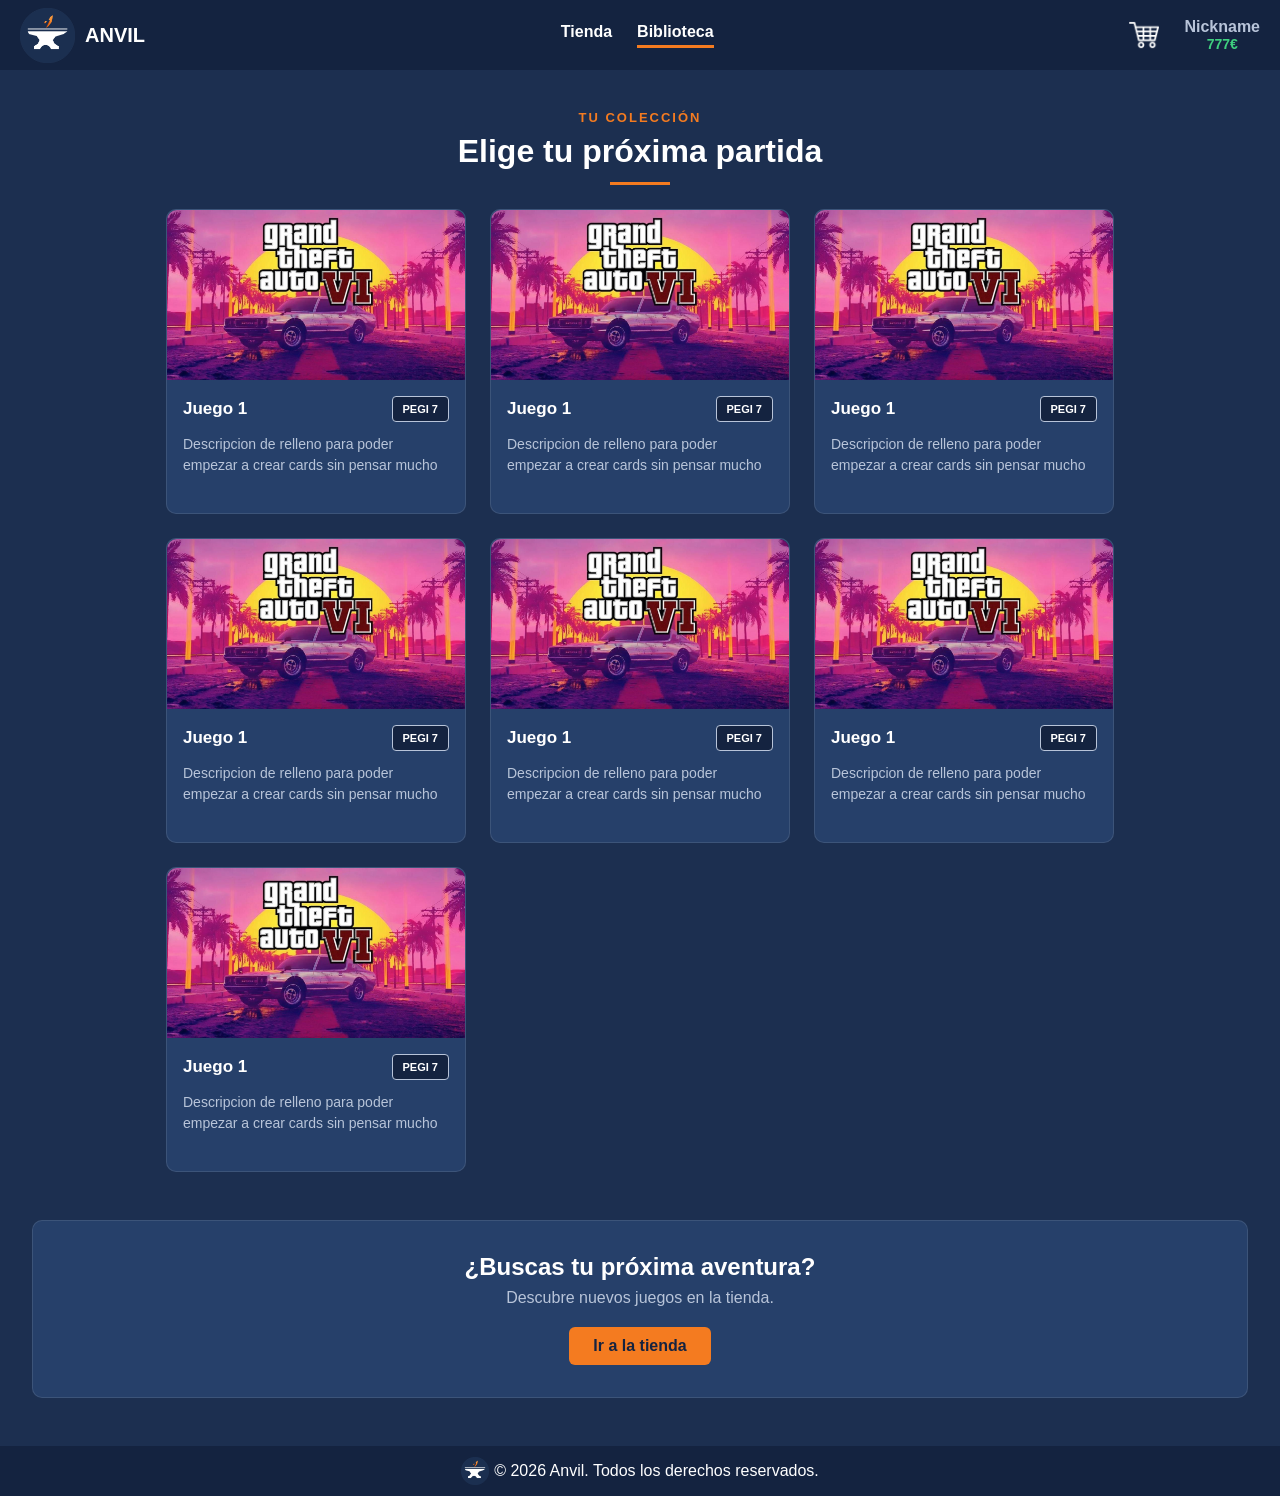
==== jsWeb/html/Biblioteca.html @ 1db397a5 "JS y organizacion" ====
<!DOCTYPE html>
<html lang="es">

<head>
    <meta charset="UTF-8">
    <meta name="viewport" content="width=device-width, initial-scale=1.0">
    <title>Biblioteca</title>
    <link rel="stylesheet" href="../css/Style.css">
    <link rel="stylesheet" href="../css/Biblioteca.css">
    <link rel="icon" type="image/png" href="../resources/logoAnvil.png">
</head>

<body>

    <!--Navbar-->
    <header>

        <button>☰</button>

        <aside>
            <img src="../resources/logoAnvil.png" alt="Logo de Anvil">
            <span>ANVIL</span>
        </aside>

        <nav>
            <a href="Tienda.html">Tienda</a>
            <a href="Biblioteca.html" class="actual">Biblioteca</a>
            <a href="Carrito.html">Carrito</a>
        </nav>

        <aside>
            <!-- Carrito -->
            <a href="Carrito.html" title="Carrito"></a>
            <!-- Perfil personalizado -->
            <article id="perfil">
                <p>Nickname</p>
                <p>777€</p>
            </article>
        </aside>

    </header>

    <!-- Titulo -->
    <h1>Elige tu próxima partida</h1>

    <!--Contenedor de cards-->
    <main id="cards">

        <section>

            <article>
                <img src="../resources/portadaPruebas.jpg">
                <aside>
                    <div>
                        <h3>Juego 1</h3>
                        <span>PEGI 7</span>
                    </div>
                    <p>Descripcion de relleno para poder empezar a crear cards sin pensar mucho</p>
                </aside>
            </article>

            <article>
                <img src="../resources/portadaPruebas.jpg">
                <aside>
                    <div>
                        <h3>Juego 1</h3>
                        <span>PEGI 7</span>
                    </div>
                    <p>Descripcion de relleno para poder empezar a crear cards sin pensar mucho</p>
                </aside>
            </article>
            <article>
                <img src="../resources/portadaPruebas.jpg">
                <aside>
                    <div>
                        <h3>Juego 1</h3>
                        <span>PEGI 7</span>
                    </div>
                    <p>Descripcion de relleno para poder empezar a crear cards sin pensar mucho</p>
                </aside>
            </article>
            <article>
                <img src="../resources/portadaPruebas.jpg">
                <aside>
                    <div>
                        <h3>Juego 1</h3>
                        <span>PEGI 7</span>
                    </div>
                    <p>Descripcion de relleno para poder empezar a crear cards sin pensar mucho</p>
                </aside>
            </article>
            <article>
                <img src="../resources/portadaPruebas.jpg">
                <aside>
                    <div>
                        <h3>Juego 1</h3>
                        <span>PEGI 7</span>
                    </div>
                    <p>Descripcion de relleno para poder empezar a crear cards sin pensar mucho</p>
                </aside>
            </article>
            <article>
                <img src="../resources/portadaPruebas.jpg">
                <aside>
                    <div>
                        <h3>Juego 1</h3>
                        <span>PEGI 7</span>
                    </div>
                    <p>Descripcion de relleno para poder empezar a crear cards sin pensar mucho</p>
                </aside>
            </article>
            <article>
                <img src="../resources/portadaPruebas.jpg">
                <aside>
                    <div>
                        <h3>Juego 1</h3>
                        <span>PEGI 7</span>
                    </div>
                    <p>Descripcion de relleno para poder empezar a crear cards sin pensar mucho</p>
                </aside>
            </article>

        </section>

    </main>

    <!-- Recuadro "Ir a tienda" -->
    <section class="ir-tienda">
        <h3>¿Buscas tu próxima aventura?</h3>
        <p>Descubre nuevos juegos en la tienda.</p>
        <a href="Tienda.html">Ir a la tienda</a>
    </section>

    <!-- Footer -->
    <footer>
        <img src="../resources/logoAnvil.png" class="logo-footer" />
        <p>© 2026 Anvil. Todos los derechos reservados.</p>
    </footer>

    <!--Elace al script-->
    <script src="../js/Script.js"></script>
    <script src="../js/Biblioteca.js"></script>

</body>

</html>
---- jsWeb/css/Style.css ----
/* ===== VARIABLES GLOBALES ===== */
:root {
    --azul-fondo: #1C2F50;
    --blanco-texto: white;
    --azul-fondo-header-footer: #142340;
    --amarillo-detalles: #F47B20;
    --azul-fondo-card: #26406A;
    --blanco-transparente: rgba(255, 255, 255, 0.1);
    --gris-texto-secundario: #B8C4D9;
    --verde-saldo: #3FD07F;
    --sombra-blanca: rgba(255, 255, 255, 0.5);
    --fuente: sans-serif;
}

/* ===== TODA LA PAGINA ===== */
* {
    margin: 0;
    padding: 0;
    box-sizing: border-box;
}

/* ===== CUERPO ===== */
body {
    background-color: var(--azul-fondo);
    color: var(--blanco-texto);
    font-family: var(--fuente);
}

/* ===== BARRA DE NAVEGACION ===== */
/* Principal */
header {
    background-color: var(--azul-fondo-header-footer);
    height: 70px;
    display: flex;
    align-items: center;
    padding: 0 20px;
    justify-content: space-between;
    gap: 25px;
    /* Pegado, dentro del flujo */
    position: sticky;
    top: 0;
    z-index: 1000; 
}

/*Hamburguesa: oculta en PC*/
header button {
    display: none;
    background: none;
    border: none;
    color: var(--blanco-texto);
    font-size: 28px;
    cursor: pointer;
}

/* Logo y "ANVIL" */
header aside:nth-child(2) {
    display: flex;
    align-items: center;
    gap: 10px;
    color: var(--blanco-texto);
    font-size: 20px;
    font-weight: bold;
}

header aside:nth-child(2) img {
    height: 55px;
}

/* Links de navegacion */
nav {
    display: flex;
    gap: 25px;
}

nav a {
    color: var(--blanco-texto);
    text-decoration: none;
    font-weight: bold;
    padding-bottom: 4px;
    border-bottom: 3px solid transparent;
    transition: color 0.2s ease;
}

nav a:hover {
    color: var(--amarillo-detalles);
}

/* Subrayar link de pagina actual */
.actual {
    border-bottom: var(--amarillo-detalles) solid 3px;
}

/* Ocultar la palabra "carrito" en tamaño completo
(Se sustituye con un icono) */
nav a:last-child {
    display: none;
}

/*Carrito + perfil: uno al lado del otro*/
header aside:nth-child(4) {
    display: flex;
    align-items: center;
    gap: 25px;
}

/*Icono del carrito*/
header aside:nth-child(4) a {
    width: 30px;
    height: 30px;
    background: url(../resources/carritoCompra.png) center / contain no-repeat;
}

/*Al pasar el ratón cambia al carrito naranja*/
header aside:nth-child(4) a:hover {
    background-image: url(../resources/carritoCompraNaranja.png);
}

/*Nickname y saldo: uno encima del otro y centrados*/
#perfil {
    display: flex;
    flex-direction: column;
    align-items: center;
    line-height: 1.2;
}

/*Nickname*/
#perfil p:first-of-type {
    color: var(--gris-texto-secundario);
    font-weight: bold;
}

/*Saldo*/
#perfil p:last-of-type {
    color: var(--verde-saldo);
    font-size: 14px;
    font-weight: bold;
}

/* ===== FOOTER ===== */
/* Contenedor general */
footer {
    margin-top: 20px;
    background-color: var(--azul-fondo-header-footer);
    display: flex;
    height: 50px;
    align-items: center;
    justify-content: center;
}

/* Imágen en contenedor */
footer img {
    width: 28px;
    height: 28px;
    margin-right: 5px;
}

footer img:hover {
    width: 30px;
    height: 30px;
    margin-right: 3px;
}

/* ===== MEDIA QUERIES ===== */
/*Media queries: TABLET*/
@media (max-width: 700px) {

    /* ===== BARRA DE NAVEGACION ===== */
    /*Aparece la hamburguesa*/
    header button {
        display: block;
    }

    /*El nav se convierte en panel lateral oculto hasta
    que se tenga que mostrar*/
    nav {
        display: none;
        /* Pegado, fuera del flujo */
        position: fixed;
        top: 70px;
        bottom: 0;
        left: 0;
        width: 260px;
        height: 100vh;
        background-color: var(--azul-fondo-header-footer);
        flex-direction: column;
        align-items: flex-start;
        gap: 20px;
        padding: 20px;
        z-index: 1000;
    }

    /*Al pulsar la hamburguesa se abre*/
    nav.activo {
        display: flex;
    }

    /*Aparece "Carrito" en el menu*/
    nav a:last-child {
        display: block;
    }

    /*Desaparece el icono del carrito*/
    header aside:nth-child(4) a {
        display: none;
    }

}
---- jsWeb/css/Biblioteca.css ----
/* ===== TITULO ===== */
/* Titulo de la pagina */
h1 {
    text-align: center;
    font-size: 32px;
    margin-top: 40px;
}

/* Etiqueta naranja encima (como en el trailer) */
h1::before {
    content: "TU COLECCIÓN";
    display: block;
    color: var(--amarillo-detalles);
    font-size: 13px;
    letter-spacing: 2px;
    margin-bottom: 8px;
}

/* Rayita naranja debajo */
h1::after {
    content: "";
    display: block;
    width: 60px;
    height: 3px;
    background-color: var(--amarillo-detalles);
    margin: 12px auto 0;
}

/* ===== Videojuegos ===== */
/* Cada seccion, separada por pegi */
#cards section {
    display: grid;
    grid-template-columns: 300px 300px 300px 300px;
    justify-content: center;
    gap: 24px;
    margin-top: 24px;
}

/* Cada card */
#cards section article {
    background-color: var(--azul-fondo-card);
    display: flex;
    flex-direction: column;
    border: 1px solid var(--blanco-transparente);
    border-radius: 10px;
    transition: 0.2s;
}

/* Desplazamientos vertical/horizontal, difuminado del borde, color */
#cards section article:hover {
    box-shadow: 0 0 15px var(--sombra-blanca);
}

/* Imagen */
#cards img {
    width: 100%;
    height: 170px;
    border-radius: 10px 10px 0 0;
    object-fit: cover;
}

/* Resto del card */
#cards aside {
    /* Que coja todo el espacio que pueda */
    flex-grow: 1;
    display: flex;
    flex-direction: column;
    gap: 12px;
    padding: 16px;
}

/* Titulo y PEGI*/
#cards aside div {
    display: flex;
    align-items: center;
    gap: 8px;
}

/* Titulo */
#cards h3 {
    flex-grow: 1;
    font-size: 17px;
}

/* PEGI */
#cards span {
    border: 1px solid var(--gris-texto-secundario);
    font-size: 11px;
    border-radius: 4px;
    background-color: var(--azul-fondo-header-footer);
    color: var(--blanco-texto);
    font-weight: bold;
    padding: 6px 10px;
}

/* Descripcion */
#cards p {
    color: var(--gris-texto-secundario);
    font-size: 14px;
    line-height: 1.5;
    min-height: 63px;
}

/* ===== RECUADRO "Ir a tienda" ===== */
/* Contenedor */
.ir-tienda {
    width: 95%;
    margin: 48px auto;
    padding: 32px;
    text-align: center;
    background-color: var(--azul-fondo-card);
    border: 1px solid var(--blanco-transparente);
    border-radius: 10px;
}

.ir-tienda h3 {
    font-size: 24px;
    margin-bottom: 8px;
}

.ir-tienda p {
    color: var(--gris-texto-secundario);
    margin-bottom: 20px;
}

/* El enlace con forma de boton */
.ir-tienda a {
    display: inline-block;
    background-color: var(--amarillo-detalles);
    color: var(--azul-fondo-header-footer);
    text-decoration: none;
    font-weight: bold;
    padding: 10px 24px;
    border-radius: 6px;
}

/* ===== MEDIA QUERIES ===== */
/* Query para ajustar los videojuegos de 3 en 3 */
@media (max-width: 1290px) {

    #cards section {
        grid-template-columns: 300px 300px 300px;
    }
}

/* Query para ajustar los videojuegos de 2 en 2 */
@media (max-width: 960px) {

    #cards section {
        grid-template-columns: 300px 300px;
    }
}

/* Query para ajustar los videojuegos de 1 en 1 */
@media (max-width: 650px) {

    #cards section {
        grid-template-columns: 300px;
    }
}
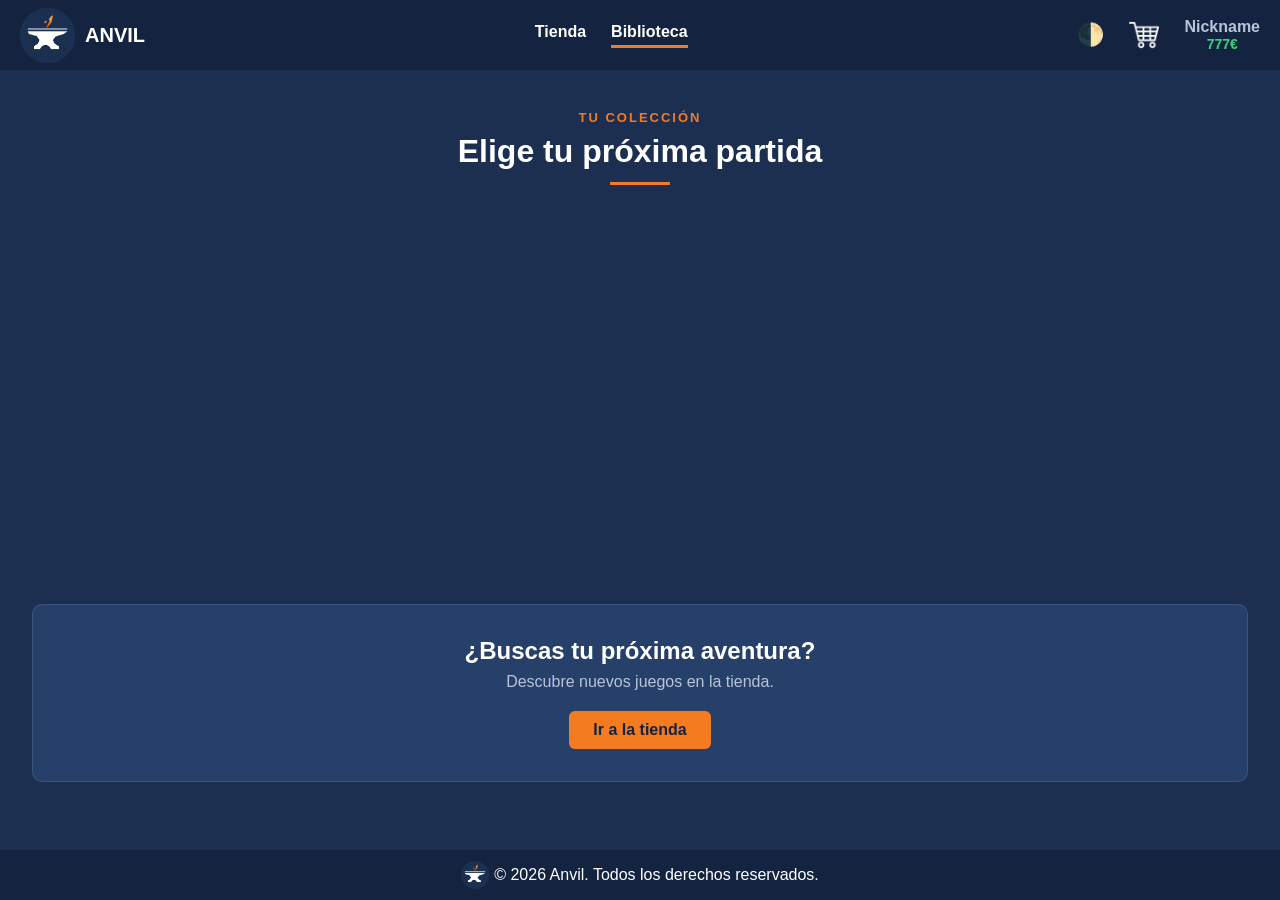
==== commit e31f652d: "APP JS terminada" ====
--- a/jsWeb/html/Biblioteca.html
+++ b/jsWeb/html/Biblioteca.html
@@ -29,6 +29,8 @@
         </nav>
 
         <aside>
+            <!-- Boton modo claro/oscuro -->
+            <button id="btnTema" title="Cambiar tema">🌓</button>
             <!-- Carrito -->
             <a href="Carrito.html" title="Carrito"></a>
             <!-- Perfil personalizado -->
@@ -47,79 +49,6 @@
     <main id="cards">
 
         <section>
-
-            <article>
-                <img src="../resources/portadaPruebas.jpg">
-                <aside>
-                    <div>
-                        <h3>Juego 1</h3>
-                        <span>PEGI 7</span>
-                    </div>
-                    <p>Descripcion de relleno para poder empezar a crear cards sin pensar mucho</p>
-                </aside>
-            </article>
-
-            <article>
-                <img src="../resources/portadaPruebas.jpg">
-                <aside>
-                    <div>
-                        <h3>Juego 1</h3>
-                        <span>PEGI 7</span>
-                    </div>
-                    <p>Descripcion de relleno para poder empezar a crear cards sin pensar mucho</p>
-                </aside>
-            </article>
-            <article>
-                <img src="../resources/portadaPruebas.jpg">
-                <aside>
-                    <div>
-                        <h3>Juego 1</h3>
-                        <span>PEGI 7</span>
-                    </div>
-                    <p>Descripcion de relleno para poder empezar a crear cards sin pensar mucho</p>
-                </aside>
-            </article>
-            <article>
-                <img src="../resources/portadaPruebas.jpg">
-                <aside>
-                    <div>
-                        <h3>Juego 1</h3>
-                        <span>PEGI 7</span>
-                    </div>
-                    <p>Descripcion de relleno para poder empezar a crear cards sin pensar mucho</p>
-                </aside>
-            </article>
-            <article>
-                <img src="../resources/portadaPruebas.jpg">
-                <aside>
-                    <div>
-                        <h3>Juego 1</h3>
-                        <span>PEGI 7</span>
-                    </div>
-                    <p>Descripcion de relleno para poder empezar a crear cards sin pensar mucho</p>
-                </aside>
-            </article>
-            <article>
-                <img src="../resources/portadaPruebas.jpg">
-                <aside>
-                    <div>
-                        <h3>Juego 1</h3>
-                        <span>PEGI 7</span>
-                    </div>
-                    <p>Descripcion de relleno para poder empezar a crear cards sin pensar mucho</p>
-                </aside>
-            </article>
-            <article>
-                <img src="../resources/portadaPruebas.jpg">
-                <aside>
-                    <div>
-                        <h3>Juego 1</h3>
-                        <span>PEGI 7</span>
-                    </div>
-                    <p>Descripcion de relleno para poder empezar a crear cards sin pensar mucho</p>
-                </aside>
-            </article>
-
         </section>
 
     </main>
--- a/jsWeb/css/Style.css
+++ b/jsWeb/css/Style.css
@@ -9,7 +9,33 @@
     --gris-texto-secundario: #B8C4D9;
     --verde-saldo: #3FD07F;
     --sombra-blanca: rgba(255, 255, 255, 0.5);
+    --rojo-error: #ff6b6b;
     --fuente: sans-serif;
+
+}
+
+/* ===== MODO CLARO ===== */
+/* Mismas variables con colores claros. Se activan cuando el body tiene la clase "claro" */
+body.claro {
+    --azul-fondo: #EEF2F8;
+    --blanco-texto: #142340;
+    --azul-fondo-header-footer: #FFFFFF;
+    --azul-fondo-card: #FFFFFF;
+    --blanco-transparente: rgba(20, 35, 64, 0.12);
+    --gris-texto-secundario: #4A5A78;
+    --verde-saldo: #1E9E57;
+    --sombra-blanca: rgba(20, 35, 64, 0.25);
+    --rojo-error: #D63A3A;
+}
+
+/* El icono del carrito es blanco: en modo claro se invierten sus pixeles */
+body.claro header aside:nth-child(4) a {
+    filter: invert(1);
+}
+
+/* Al pasar el ratón vuelve al carrito naranja normal */
+body.claro header aside:nth-child(4) a:hover {
+    filter: none;
 }
 
 /* ===== TODA LA PAGINA ===== */
@@ -39,7 +65,7 @@
     /* Pegado, dentro del flujo */
     position: sticky;
     top: 0;
-    z-index: 1000; 
+    z-index: 1000;
 }
 
 /*Hamburguesa: oculta en PC*/
@@ -113,6 +139,12 @@
 /*Al pasar el ratón cambia al carrito naranja*/
 header aside:nth-child(4) a:hover {
     background-image: url(../resources/carritoCompraNaranja.png);
+}
+
+/*Boton modo claro/oscuro*/
+#btnTema {
+    display: block;
+    font-size: 22px;
 }
 
 /*Nickname y saldo: uno encima del otro y centrados*/
--- a/jsWeb/css/Biblioteca.css
+++ b/jsWeb/css/Biblioteca.css
@@ -1,3 +1,10 @@
+/* ===== CUERPO ===== */
+body {
+    min-height: 100vh;
+    display: flex;
+    flex-direction: column;
+}
+
 /* ===== TITULO ===== */
 /* Titulo de la pagina */
 h1 {
@@ -27,7 +34,13 @@
 }
 
 /* ===== Videojuegos ===== */
-/* Cada seccion, separada por pegi */
+/* Main */
+main {
+    /* Le decimos que coja todo el espacio que pueda. Sin esto
+    la redireccion a biblioteca se pinta primero cuando eliminamos un juego */
+    flex-grow: 1;
+}
+/* Contenedor de cards */
 #cards section {
     display: grid;
     grid-template-columns: 300px 300px 300px 300px;
@@ -52,7 +65,7 @@
 }
 
 /* Imagen */
-#cards img {
+#cards img:nth-child(1) {
     width: 100%;
     height: 170px;
     border-radius: 10px 10px 0 0;
@@ -91,6 +104,11 @@
     color: var(--blanco-texto);
     font-weight: bold;
     padding: 6px 10px;
+    /* Impide que el texto salte de línea. */
+    white-space: nowrap;
+    /* Dice cuanto puede encogerse un elemento, con 0 no
+    puede encogerse */
+    flex-shrink: 0;
 }
 
 /* Descripcion */
@@ -99,6 +117,20 @@
     font-size: 14px;
     line-height: 1.5;
     min-height: 63px;
+}
+
+/* Papelera */
+#cards aside img {
+    width: 28px;
+    height: 28px;
+    align-self: center;
+    cursor: pointer;
+    margin-top: auto;
+}
+
+/* Papelera */
+body.claro #cards aside img {
+    filter: invert(1);
 }
 
 /* ===== RECUADRO "Ir a tienda" ===== */
